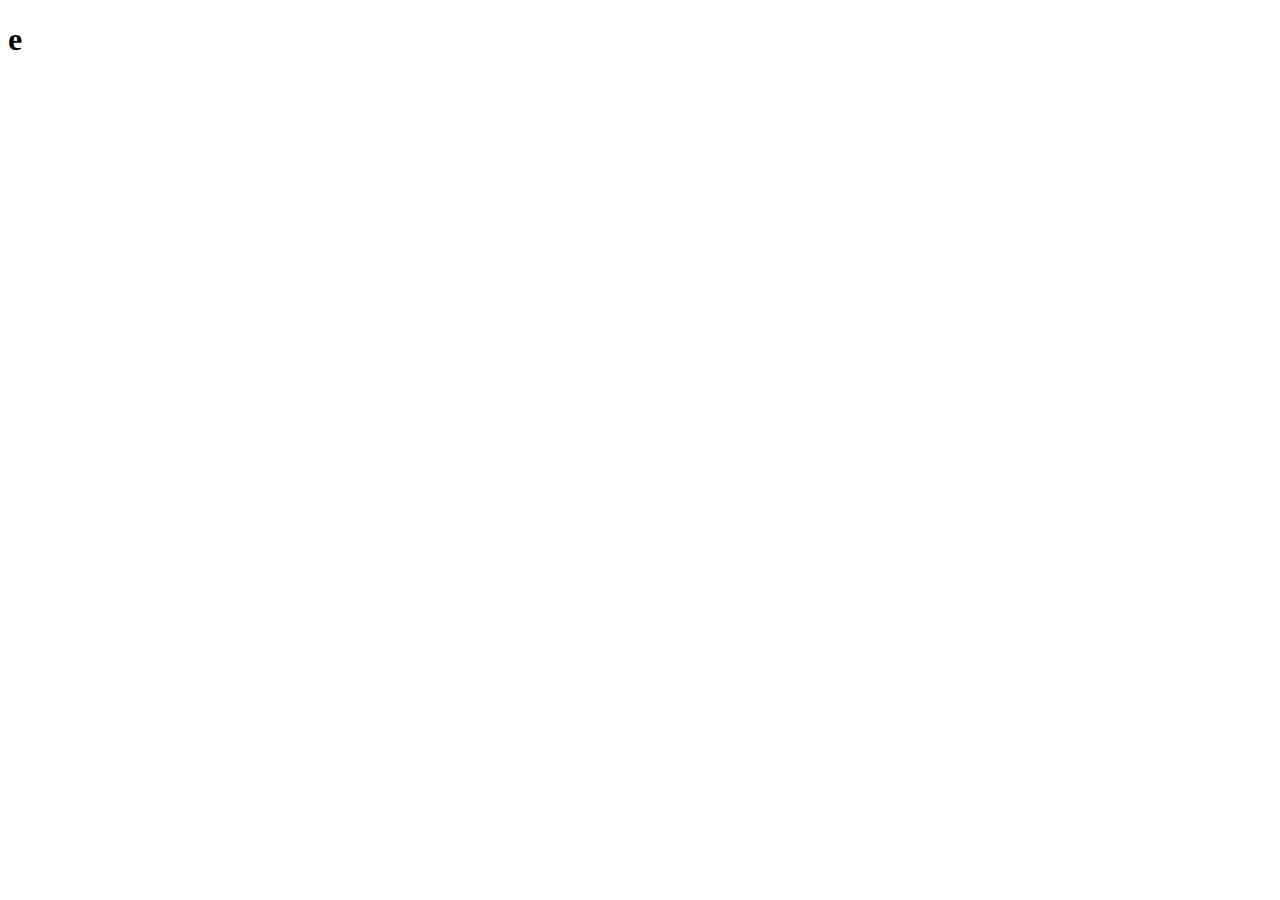
==== index.html @ f6798ad2 "Create index.html" ====
<!DOCTYPE html>
<html lang="en">
<head>
    <meta charset="UTF-8">
    <meta name="viewport" content="width=device-width, initial-scale=1.0">
    <title>Document</title>
</head>
<body>
    <h1>e</h1>
</body>
</html>
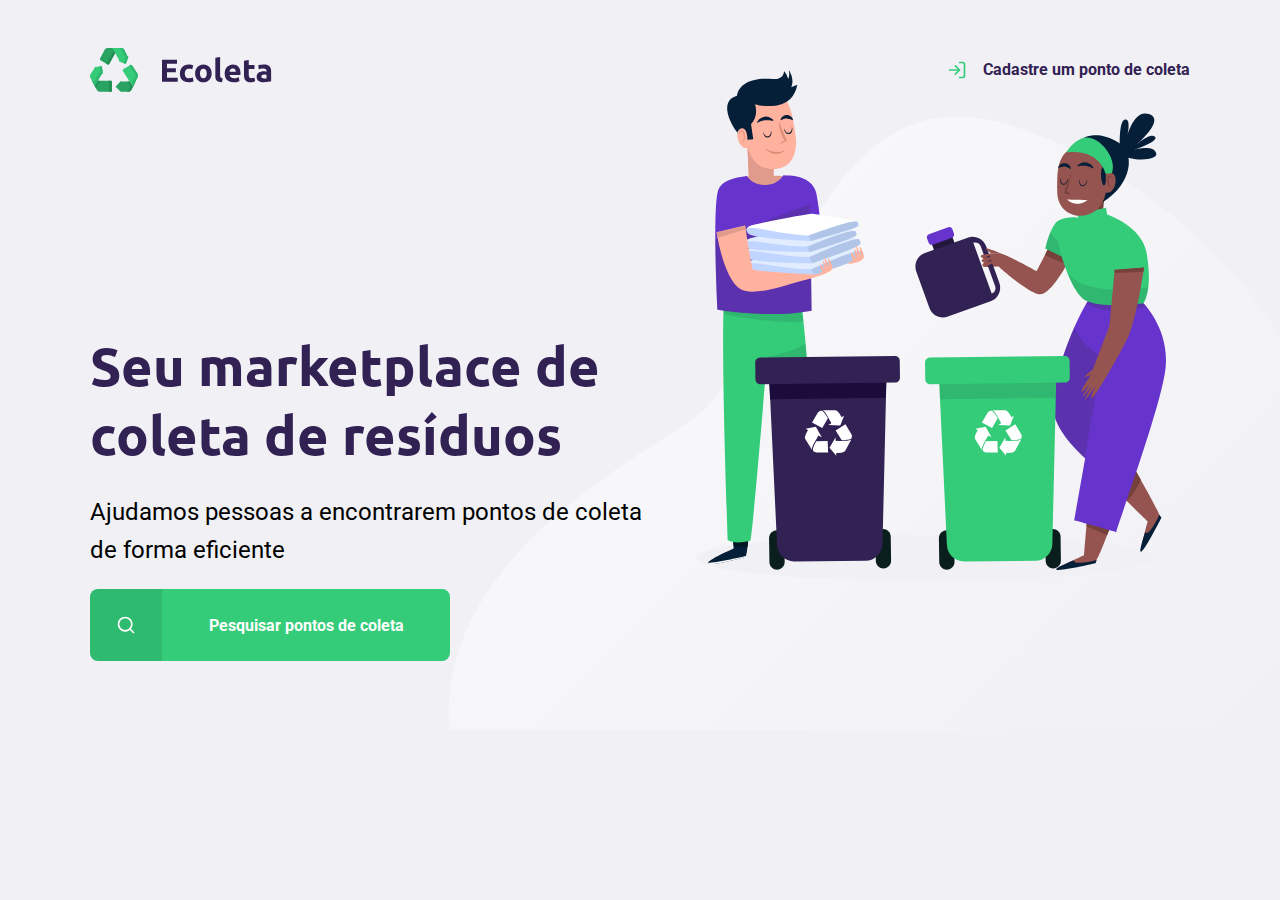
==== commit 1f094f18: "Iniciando o Site do ECOLETA" ====
--- a/index.html
+++ b/index.html
@@ -1,11 +1,43 @@
 <!DOCTYPE html>
-<html lang="en">
+<html lang="pt-br">
 <head>
     <meta charset="UTF-8">
     <meta name="viewport" content="width=device-width, initial-scale=1.0">
-    <title>Document</title>
+    <title>Ecoleta</title>
+
+    <link href="https://fonts.googleapis.com/css2?family=Roboto:wght@300;700&family=Ubuntu:wght@700&display=swap" rel="stylesheet">
+
+    <link rel="stylesheet" href="styles/main.css">
+
+
 </head>
 <body>
-    <h1>e</h1>
+
+    <div id="page-home">
+
+        <div class="content">
+
+            <header>
+                <img src="/icones/logo.svg" alt="Logomarca">
+                <a href="">
+                    <span></span>
+                    Cadastre um ponto de coleta</a>
+            </header>
+
+            <main>
+                <h1>Seu marketplace de coleta de resíduos</h1>
+            
+                <p>Ajudamos pessoas a encontrarem pontos de coleta de forma eficiente</p>
+
+                <a href="#"><span></span> <strong>Pesquisar pontos de coleta</strong></a>
+    
+            </main>
+            
+        </div>
+    
+
+    </div>
+
+
 </body>
 </html>--- a/styles/main.css
+++ b/styles/main.css
@@ -0,0 +1,184 @@
+:root { /*Muda a estrutura base do documento, permite criar 'tags' */
+    --title-color: #322153; /*tag que pode ser usada ao longo do documento */
+    --primary-color: #34cb79;
+}
+
+*{
+    margin: 0;
+    padding: 0;
+}
+
+html {
+    font-family: 'Roboto', sans-serif;
+}
+
+body{
+    background: #f0f0f5;
+    -webkit-font-smoothing: antialiased; /* Deixa as transições mais suaves*/
+}
+
+a {
+    text-decoration: none;
+}
+
+h1, h2, h3, h4, h5, h6 {
+    font-family: 'Ubuntu', sans-serif;
+    color: var(--title-color);
+
+}
+/* BOX MODEL 
+
+Modelo de caixa
+Toda caixa tem: largura, altura, espaçamentos, preenchimentos
+bordas, cor, fundo, maneira como é vista pelo html (display),
+posicionamento, ,alinhamentos.
+
+*/
+
+#page-home {
+    height: 100vh; /*Dinamico e pega a imagem toda*/
+
+    background: url('../icones/home-background.svg') no-repeat; /*Coloca uma imagem no background o no repeat serve pra não deixar a imagem se repetir */
+    background-position: 35vw 70px;  /*o vw = view width, até o bottom*/
+
+}
+
+#page-home .content {
+
+
+    width: 90%; /* fica dinamicamente 90*/
+    max-width: 1100px;
+    height: 100%;
+
+    margin: 0 auto ;
+
+    display: flex;
+    flex-direction: column; /*deixa as coisas flexiveis, mas apenas na direção das colunas*/
+}
+
+#page-home header {
+    display: flex; /* permite colocar caixas ao lado*/
+    align-items: center; /* alinha no centro*/
+    justify-content: space-between; /* cria um espaço entre os itens*/
+    margin-top: 48px;
+
+}
+
+#page-home header a {
+    display: flex;
+
+    color: var(--title-color); /* cor da fonte */
+    font-weight: 700; /*Largura da fonte */
+
+    text-decoration: none; /* tira a linha de baixo do link */
+}
+
+#page-home header a span {
+
+    margin-right: 16px;
+    display: flex;
+
+    background-image: url('../icones/log-in.svg'); /*Adiciona a imagem no span, e usa o flex pra colocar ela do lado*/
+
+    width: 20px;
+    height: 20px;
+
+}
+
+main {
+    max-width: 560px;
+
+    flex: 1; /*Ele preenche as larguras iguais com o que sobra é preciso ter outra box pra completar */
+
+    display: flex;
+    flex-direction: column;
+    justify-content: center;
+}
+
+main h1 {
+    font-size: 54px;
+
+}
+
+#page-home main p {
+    font-size: 24px;
+    line-height: 38px;
+    margin-top: 24px;
+    margin-bottom: 20px;
+}
+
+main a {
+    width: 100%; /*ajustar a largura dinamicamente do tamanho da box*/
+    max-width: 360px; /*Max que a largura pode ser ajustada dinamicamente */
+    height: 72px; /*altura da box 'a'*/
+
+    border-radius: 8px; /*Aotalho para as configurações de borda, segue a mesma ideia da largura da box*/
+
+    display: flex;
+    align-items: center;
+
+    margin-top: 40 px; /* a largura da margem de cima da box, faz o texto ficar com 40px em cima */
+
+    background: var(--primary-color);
+
+    transition: 400ms; /*Tempo de transição do hover*/
+}
+
+#page-home main a:hover { /*isso vai fazer com que o botão mude de cor quando o mouse passe por cima */
+    background-color: #2fb86e;
+}
+
+#page-home main a span {
+    width: 72px;
+    height: 72px;
+
+    border-top-left-radius: 8px;
+    border-bottom-left-radius: 8px;
+
+    background-color: rgba(0, 0, 0, 0.08);
+
+    display: flex;
+    align-items: center;
+    justify-content: center; /*Justifica o content, criado no after, no centro */
+    
+}
+
+#page-home main a span::after {
+    content: "";
+    background: url("../icones/search.svg");
+
+    width: 20px;
+    height: 20px;
+}
+
+#page-home main a strong {
+    color: white;
+    flex: 1;
+
+    text-align: center;
+}
+
+@media (max-width: 900px) {
+    #page-home {
+        background-position-x: 70vw ; /* faz com que a imagem suma quando passa de 900px*/
+    }
+
+    #page-home .content {
+        align-items: center;
+        text-align: center;
+    }
+
+    #page-home header a {
+        position: absolute; /*Funciona como se criasse uma folha em cima com todas as configurações livres */
+        bottom: 48px;
+
+        left: 50%; /*A ideia era colocar no meio mas o 'a' possue um tamanho então temos que 'desconsiderar' esse tamanho usando a propriedade a seguir*/
+        transform: translateX(-50%);
+
+    }
+
+    #page-home main {
+        text-align: center; 
+        align-items: center;
+    }
+}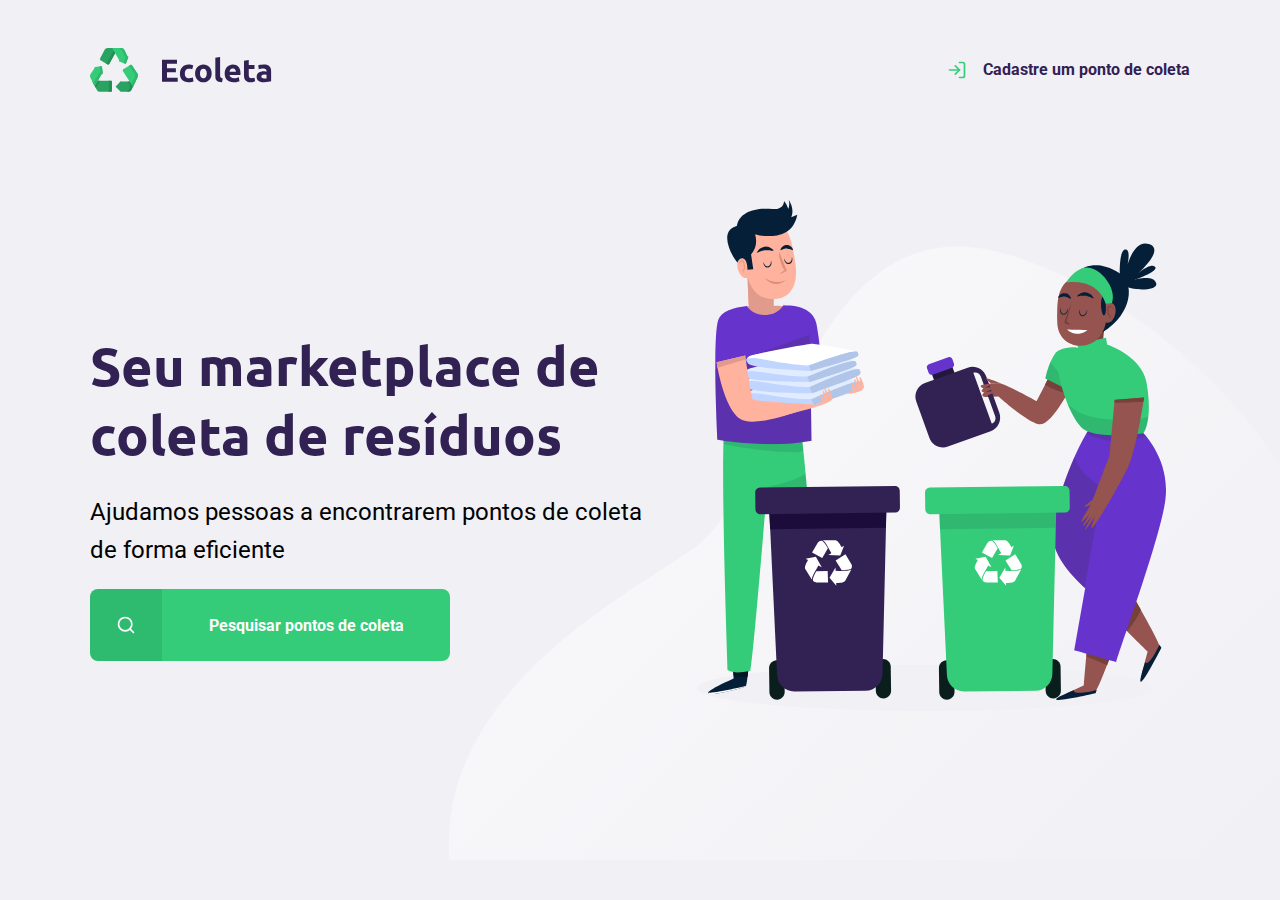
==== commit c5ae7f6e: "crate point" ====
--- a/index.html
+++ b/index.html
@@ -8,6 +8,9 @@
     <link href="https://fonts.googleapis.com/css2?family=Roboto:wght@300;700&family=Ubuntu:wght@700&display=swap" rel="stylesheet">
 
     <link rel="stylesheet" href="styles/main.css">
+    <link rel="stylesheet" href="styles/home.css">
+    <link rel="stylesheet" href="styles/responsive.css">
+
 
 
 </head>
@@ -19,7 +22,7 @@
 
             <header>
                 <img src="/icones/logo.svg" alt="Logomarca">
-                <a href="">
+                <a href="create-point.html">
                     <span></span>
                     Cadastre um ponto de coleta</a>
             </header>
--- a/styles/main.css
+++ b/styles/main.css
@@ -35,150 +35,3 @@
 
 */
 
-#page-home {
-    height: 100vh; /*Dinamico e pega a imagem toda*/
-
-    background: url('../icones/home-background.svg') no-repeat; /*Coloca uma imagem no background o no repeat serve pra não deixar a imagem se repetir */
-    background-position: 35vw 70px;  /*o vw = view width, até o bottom*/
-
-}
-
-#page-home .content {
-
-
-    width: 90%; /* fica dinamicamente 90*/
-    max-width: 1100px;
-    height: 100%;
-
-    margin: 0 auto ;
-
-    display: flex;
-    flex-direction: column; /*deixa as coisas flexiveis, mas apenas na direção das colunas*/
-}
-
-#page-home header {
-    display: flex; /* permite colocar caixas ao lado*/
-    align-items: center; /* alinha no centro*/
-    justify-content: space-between; /* cria um espaço entre os itens*/
-    margin-top: 48px;
-
-}
-
-#page-home header a {
-    display: flex;
-
-    color: var(--title-color); /* cor da fonte */
-    font-weight: 700; /*Largura da fonte */
-
-    text-decoration: none; /* tira a linha de baixo do link */
-}
-
-#page-home header a span {
-
-    margin-right: 16px;
-    display: flex;
-
-    background-image: url('../icones/log-in.svg'); /*Adiciona a imagem no span, e usa o flex pra colocar ela do lado*/
-
-    width: 20px;
-    height: 20px;
-
-}
-
-main {
-    max-width: 560px;
-
-    flex: 1; /*Ele preenche as larguras iguais com o que sobra é preciso ter outra box pra completar */
-
-    display: flex;
-    flex-direction: column;
-    justify-content: center;
-}
-
-main h1 {
-    font-size: 54px;
-
-}
-
-#page-home main p {
-    font-size: 24px;
-    line-height: 38px;
-    margin-top: 24px;
-    margin-bottom: 20px;
-}
-
-main a {
-    width: 100%; /*ajustar a largura dinamicamente do tamanho da box*/
-    max-width: 360px; /*Max que a largura pode ser ajustada dinamicamente */
-    height: 72px; /*altura da box 'a'*/
-
-    border-radius: 8px; /*Aotalho para as configurações de borda, segue a mesma ideia da largura da box*/
-
-    display: flex;
-    align-items: center;
-
-    margin-top: 40 px; /* a largura da margem de cima da box, faz o texto ficar com 40px em cima */
-
-    background: var(--primary-color);
-
-    transition: 400ms; /*Tempo de transição do hover*/
-}
-
-#page-home main a:hover { /*isso vai fazer com que o botão mude de cor quando o mouse passe por cima */
-    background-color: #2fb86e;
-}
-
-#page-home main a span {
-    width: 72px;
-    height: 72px;
-
-    border-top-left-radius: 8px;
-    border-bottom-left-radius: 8px;
-
-    background-color: rgba(0, 0, 0, 0.08);
-
-    display: flex;
-    align-items: center;
-    justify-content: center; /*Justifica o content, criado no after, no centro */
-    
-}
-
-#page-home main a span::after {
-    content: "";
-    background: url("../icones/search.svg");
-
-    width: 20px;
-    height: 20px;
-}
-
-#page-home main a strong {
-    color: white;
-    flex: 1;
-
-    text-align: center;
-}
-
-@media (max-width: 900px) {
-    #page-home {
-        background-position-x: 70vw ; /* faz com que a imagem suma quando passa de 900px*/
-    }
-
-    #page-home .content {
-        align-items: center;
-        text-align: center;
-    }
-
-    #page-home header a {
-        position: absolute; /*Funciona como se criasse uma folha em cima com todas as configurações livres */
-        bottom: 48px;
-
-        left: 50%; /*A ideia era colocar no meio mas o 'a' possue um tamanho então temos que 'desconsiderar' esse tamanho usando a propriedade a seguir*/
-        transform: translateX(-50%);
-
-    }
-
-    #page-home main {
-        text-align: center; 
-        align-items: center;
-    }
-}--- a/styles/home.css
+++ b/styles/home.css
@@ -0,0 +1,124 @@
+#page-home {
+    height: 100vh; /*Dinamico e pega a imagem toda*/
+
+    background: url('../icones/home-background.svg') no-repeat; /*Coloca uma imagem no background o no repeat serve pra não deixar a imagem se repetir */
+    background-position-x: 35vw;
+    background-position-y: 70px;  /*o vw = view width, até o bottom*/
+
+}
+
+
+#page-home .content {
+
+
+    width: 90%; /* fica dinamicamente 90*/
+    max-width: 1100px;
+    height: 100%;
+
+    margin: 0 auto ;
+
+    display: flex;
+    flex-direction: column; /*deixa as coisas flexiveis, mas apenas na direção das colunas*/
+}
+
+#page-home header {
+    display: flex; /* permite colocar caixas ao lado*/
+    align-items: center; /* alinha no centro*/
+    justify-content: space-between; /* cria um espaço entre os itens*/
+    margin-top: 48px;
+
+}
+
+#page-home header a {
+    display: flex;
+
+    color: var(--title-color); /* cor da fonte */
+    font-weight: 700; /*Largura da fonte */
+
+    text-decoration: none; /* tira a linha de baixo do link */
+}
+
+#page-home header a span {
+
+    margin-right: 16px;
+    display: flex;
+
+    background-image: url('../icones/log-in.svg'); /*Adiciona a imagem no span, e usa o flex pra colocar ela do lado*/
+
+    width: 20px;
+    height: 20px;
+
+}
+
+main {
+    max-width: 560px;
+
+    flex: 1; /*Ele preenche as larguras iguais com o que sobra é preciso ter outra box pra completar */
+
+    display: flex;
+    flex-direction: column;
+    justify-content: center;
+}
+
+main h1 {
+    font-size: 54px;
+
+}
+
+#page-home main p {
+    font-size: 24px;
+    line-height: 38px;
+    margin-top: 24px;
+    margin-bottom: 20px;
+}
+
+main a {
+    width: 100%; /*ajustar a largura dinamicamente do tamanho da box*/
+    max-width: 360px; /*Max que a largura pode ser ajustada dinamicamente */
+    height: 72px; /*altura da box 'a'*/
+
+    border-radius: 8px; /*Aotalho para as configurações de borda, segue a mesma ideia da largura da box*/
+
+    display: flex;
+    align-items: center;
+
+    margin-top: 40 px; /* a largura da margem de cima da box, faz o texto ficar com 40px em cima */
+
+    background: var(--primary-color);
+
+    transition: 400ms; /*Tempo de transição do hover*/
+}
+
+#page-home main a:hover { /*isso vai fazer com que o botão mude de cor quando o mouse passe por cima */
+    background-color: #2fb86e;
+}
+
+#page-home main a span {
+    width: 72px;
+    height: 72px;
+
+    border-top-left-radius: 8px;
+    border-bottom-left-radius: 8px;
+
+    background-color: rgba(0, 0, 0, 0.08);
+
+    display: flex;
+    align-items: center;
+    justify-content: center; /*Justifica o content, criado no after, no centro */
+    
+}
+
+#page-home main a span::after {
+    content: "";
+    background: url("../icones/search.svg");
+
+    width: 20px;
+    height: 20px;
+}
+
+#page-home main a strong {
+    color: white;
+    flex: 1;
+
+    text-align: center;
+}--- a/styles/responsive.css
+++ b/styles/responsive.css
@@ -0,0 +1,36 @@
+@media (max-width: 900px) {
+    #page-home {
+        background-position-x: 70vw ; /* faz com que a imagem suma quando passa de 900px*/
+    }
+
+    #page-home .content {
+        align-items: center;
+        text-align: center;
+    }
+
+    #page-home header a {
+        position: absolute; /*Funciona como se criasse uma folha em cima com todas as configurações livres */
+        bottom: 48px;
+
+        left: 50%; /*A ideia era colocar no meio mas o 'a' possue um tamanho então temos que 'desconsiderar' esse tamanho usando a propriedade a seguir*/
+        transform: translateX(-50%);
+
+    }
+
+    #page-home main {
+        text-align: center; 
+        align-items: center;
+    }
+}
+
+@media (min-width:1700px) {
+    #page-home {
+        background-position-x: 40vw;
+    }
+}
+
+@media (min-height: 760px){
+    #page-home {
+        background-position-y: 200px ;
+    }
+}